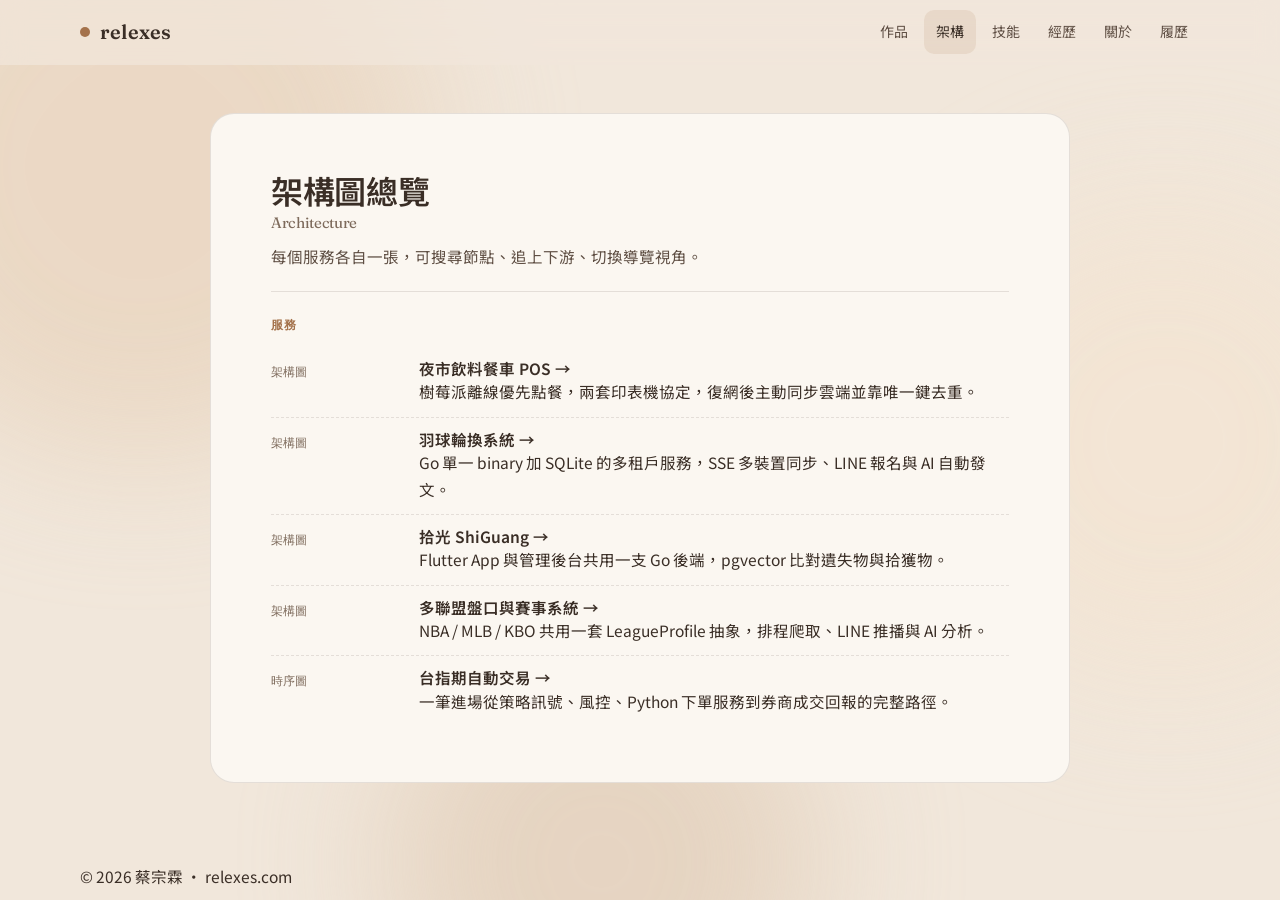
==== internal/site/web/architecture.html @ 5da1e52a "feat: 新增架構圖總覽與五個服務的互動式架構圖 - /architecture.html 總覽；Architecture 區塊連總覽，作品卡片連各自的圖 - 飲料 POS、羽球、拾光、多聯盟系統架" ====
<!doctype html>
<html lang="zh-Hant-TW" class="no-js">
<head>
<meta charset="utf-8">
<meta name="viewport" content="width=device-width, initial-scale=1">
<title>架構圖總覽 — 蔡宗霖 Lex</title>
<meta name="description" content="蔡宗霖個人專案的互動式架構圖：夜市飲料 POS、羽球輪換系統、拾光、多聯盟盤口系統、台指期自動交易。">
<link rel="canonical" href="https://relexes.com/architecture.html">
<link rel="icon" href="data:image/svg+xml,%3Csvg xmlns='http://www.w3.org/2000/svg' viewBox='0 0 32 32'%3E%3Ccircle cx='16' cy='16' r='14' fill='%23a4724b'/%3E%3Ctext x='16' y='21' font-size='15' text-anchor='middle' fill='%23f1e7db' font-family='Georgia'%3EL%3C/text%3E%3C/svg%3E">
<script>document.documentElement.className='js'</script>
<link rel="stylesheet" href="style.css?v=dev">
<link rel="preconnect" href="https://fonts.googleapis.com">
<link rel="preconnect" href="https://fonts.gstatic.com" crossorigin>
<link rel="stylesheet" href="https://fonts.googleapis.com/css2?family=Fraunces:ital,wght@0,500;0,600;1,500&family=Noto+Sans+TC:wght@400;500;600&display=swap">
</head>
<body>
<div class="bg-blobs" aria-hidden="true"><span></span><span></span><span></span></div>

<header class="nav" id="nav">
  <div class="wrap">
    <a class="brand" href="./"><i></i>relexes</a>
    <nav class="nav-links" id="navLinks" aria-label="主選單">
      <a href="./#work">作品</a>
      <a href="architecture.html" class="active">架構</a>
      <a href="./#skills">技能</a>
      <a href="./#experience">經歷</a>
      <a href="./#about">關於</a>
      <a href="resume.html">履歷</a>
    </nav>
    <button class="nav-toggle" id="navToggle" aria-label="開啟選單" aria-expanded="false"><span></span><span></span><span></span></button>
  </div>
</header>

<main class="wrap">
  <article class="resume">
    <header>
      <div>
        <h1>架構圖總覽<small>Architecture</small></h1>
        <p class="role">每個服務各自一張，可搜尋節點、追上下游、切換導覽視角。</p>
      </div>
    </header>

    <section>
      <h2>服務</h2>
      <div class="entry">
        <span class="when">架構圖</span>
        <div><h3><a href="arch/drinkpos.html">夜市飲料餐車 POS →</a></h3><p>樹莓派離線優先點餐，兩套印表機協定，復網後主動同步雲端並靠唯一鍵去重。</p></div>
      </div>
      <div class="entry">
        <span class="when">架構圖</span>
        <div><h3><a href="arch/badminton.html">羽球輪換系統 →</a></h3><p>Go 單一 binary 加 SQLite 的多租戶服務，SSE 多裝置同步、LINE 報名與 AI 自動發文。</p></div>
      </div>
      <div class="entry">
        <span class="when">架構圖</span>
        <div><h3><a href="arch/shiguang.html">拾光 ShiGuang →</a></h3><p>Flutter App 與管理後台共用一支 Go 後端，pgvector 比對遺失物與拾獲物。</p></div>
      </div>
      <div class="entry">
        <span class="when">架構圖</span>
        <div><h3><a href="arch/scannba.html">多聯盟盤口與賽事系統 →</a></h3><p>NBA / MLB / KBO 共用一套 LeagueProfile 抽象，排程爬取、LINE 推播與 AI 分析。</p></div>
      </div>
      <div class="entry">
        <span class="when">時序圖</span>
        <div><h3><a href="arch/taiex.html">台指期自動交易 →</a></h3><p>一筆進場從策略訊號、風控、Python 下單服務到券商成交回報的完整路徑。</p></div>
      </div>
    </section>
  </article>
</main>

<footer class="footer wrap">
  <span>© <span id="year"></span> 蔡宗霖 · relexes.com</span>
</footer>
<script src="app.js?v=dev"></script>
</body>
</html>
---- internal/site/web/style.css ----
/* relexes.com 個人網站 — 奶茶色系、左欄固定導覽、少量動畫 */
:root{--bg:#f1e7db;--card:#fbf7f1;--card-2:#f6efe6;--ink:#3a2e26;--ink-2:#5f4f44;--muted:#7d6a5b;--accent:#a4724b;--accent-text:#8a5b35;--accent-2:#c9a27e;--accent-soft:rgba(164,114,75,.12);--line:rgba(58,46,38,.12);--ok:#6f8b5c;--ok-soft:rgba(111,139,92,.14);--warn:#a9822f;--warn-soft:rgba(185,139,58,.14);--serif:"Fraunces","Noto Serif TC",Georgia,serif;--sans:"Noto Sans TC","PingFang TC","Helvetica Neue",Arial,sans-serif;--mono:ui-monospace,"SF Mono",Menlo,Consolas,monospace;--ease:cubic-bezier(.22,1,.36,1);--shadow:0 1px 2px rgba(58,46,38,.05),0 12px 32px -18px rgba(58,46,38,.35)}
*{box-sizing:border-box}html{scroll-behavior:smooth}
body{margin:0;background:var(--bg);color:var(--ink);font-family:var(--sans);font-size:15.5px;line-height:1.7;-webkit-font-smoothing:antialiased}
a{color:inherit;text-decoration:none}ul{margin:0;padding:0;list-style:none}h1,h2,h3,h4{margin:0;line-height:1.25;font-weight:600}p{margin:0}
button{font:inherit;color:inherit;background:none;border:0;cursor:pointer}:focus-visible{outline:2px solid var(--accent);outline-offset:3px;border-radius:6px}
.bg-blobs{position:fixed;inset:0;z-index:-1;overflow:hidden;pointer-events:none}.bg-blobs span{position:absolute;border-radius:50%;filter:blur(70px);opacity:.55;animation:drift 26s var(--ease) infinite alternate}
.bg-blobs span:nth-child(1){width:46vw;height:46vw;left:-12vw;top:-10vw;background:#e5cdb3}.bg-blobs span:nth-child(2){width:38vw;height:38vw;right:-10vw;top:22vh;background:#f4e3cf;animation-delay:-9s}.bg-blobs span:nth-child(3){width:34vw;height:34vw;left:30vw;bottom:-14vw;background:#dcc5ad;animation-delay:-17s}
@keyframes drift{to{transform:translate3d(6vw,4vh,0) scale(1.08)}}
.eyebrow{font-family:var(--mono);font-size:12px;letter-spacing:.08em;text-transform:uppercase;color:var(--accent-text)}
.js .rise{opacity:0;transform:translateY(16px);transition:opacity .8s var(--ease),transform .8s var(--ease)}.js .rise.in{opacity:1;transform:none}
.btn{display:inline-flex;align-items:center;gap:8px;min-height:44px;padding:10px 18px;border-radius:999px;font-size:14px;font-weight:500;border:1px solid var(--line);background:var(--card);transition:transform .25s var(--ease),box-shadow .25s}.btn:hover{transform:translateY(-2px);box-shadow:var(--shadow)}.btn.primary{background:var(--ink);color:var(--bg);border-color:var(--ink)}

/* 版面：左欄固定 250px、右欄主內容 */
.layout{max-width:1320px;margin:0;padding:0 40px;display:grid;grid-template-columns:250px minmax(0,1fr);gap:64px}
.side{position:sticky;top:0;height:100vh;padding:80px 0 48px;display:flex;flex-direction:column}
.side h1{font-size:34px;letter-spacing:-.01em;margin-top:14px}.side h1 small{display:block;font-family:var(--serif);font-style:italic;font-weight:500;font-size:19px;color:var(--accent-text);margin-top:8px;line-height:1.35}
.side .intro{color:var(--ink-2);margin-top:18px;font-size:14.5px}
.side-nav{margin-top:44px;display:grid;gap:4px}.side-nav a{display:flex;align-items:center;gap:14px;font-family:var(--mono);font-size:12px;letter-spacing:.1em;color:var(--ink-2);min-height:36px;transition:color .25s}.side-nav a i{width:28px;height:1px;background:var(--muted);transition:width .35s var(--ease),background .25s}.side-nav a:hover,.side-nav a.on{color:var(--ink)}.side-nav a:hover i,.side-nav a.on i{width:56px;background:var(--ink)}
.side-nav a.ext{margin-top:10px;color:var(--accent-text)}.side-nav a.ext i{background:var(--accent)}
.social{margin-top:auto;display:flex;flex-wrap:wrap;gap:6px 16px;font-family:var(--mono);font-size:12px;color:var(--ink-2)}.social a:hover{color:var(--ink)}
.content{padding:80px 0 60px;min-width:0}
.sec{margin-bottom:88px;scroll-margin-top:24px}
.sec-head{display:flex;align-items:center;justify-content:space-between;gap:16px;flex-wrap:wrap;padding:0 0 14px;margin-bottom:6px}
.sec-head h2{font-family:var(--mono);font-size:12px;letter-spacing:.12em;text-transform:uppercase;color:var(--accent-text);font-weight:500}.sec-head h2 b{color:var(--muted);font-weight:400;margin-left:8px}
.sec-lead{color:var(--ink-2);margin:0 0 20px;max-width:46em}

/* 作品列 */
.chips{display:flex;flex-wrap:wrap;gap:6px}.chip{min-height:34px;padding:5px 13px;border-radius:999px;border:1px solid var(--line);font-size:13px;color:var(--ink-2);transition:.2s}.chip:hover{border-color:var(--accent-2)}.chip[aria-pressed="true"]{background:var(--ink);color:var(--bg);border-color:var(--ink)}
.row{display:grid;grid-template-columns:200px minmax(0,1fr);gap:22px;padding:18px 16px;margin:0 -16px;border-radius:16px;transition:background .25s,transform .3s var(--ease),opacity .3s}.row:hover{background:rgba(251,247,241,.55)}.row.hide{display:none}.row.fade{opacity:0}
.card-img{margin:0;aspect-ratio:16/10;border-radius:12px;overflow:hidden;border:1px solid var(--line);background:var(--card-2)}.card-img img{width:100%;height:100%;object-fit:cover;object-position:top;display:block}
.row h3{font-size:17px;display:flex;align-items:center;gap:10px;flex-wrap:wrap}.row h3 small{font-weight:400;color:var(--muted);font-size:13px;display:block;width:100%}
.badge{display:inline-flex;align-items:center;gap:6px;font-size:11px;font-weight:500;padding:2px 9px;border-radius:999px}.badge::before{content:"";width:6px;height:6px;border-radius:50%;background:currentColor}.badge.live{color:var(--ok);background:var(--ok-soft)}.badge.run{color:var(--warn);background:var(--warn-soft)}
.card-cat{display:none}.card-sum{margin:6px 0 10px;color:var(--ink-2);font-size:14.5px}
.tags{display:flex;flex-wrap:wrap;gap:5px}.tags li{font-family:var(--mono);font-size:11px;padding:3px 8px;border-radius:6px;background:var(--accent-soft);color:var(--accent-text)}
.card-more{display:inline-flex;align-items:center;gap:6px;min-height:36px;margin-top:6px;padding:4px 0;font-size:13.5px;font-weight:500;color:var(--accent-text)}.card-more svg{width:13px;height:13px;transition:transform .3s var(--ease)}.card-more:hover svg{transform:translate(2px,-2px)}
.js .card-detail{display:none}.no-js .card-more{display:none}
.card-detail ul{display:grid;gap:9px;font-size:14.5px;color:var(--ink-2);margin-top:10px}.card-detail li{padding-left:18px;position:relative}.card-detail li::before{content:"";position:absolute;left:0;top:12px;width:8px;height:1.5px;background:var(--accent-2)}.card-role{margin-top:14px;font-size:12.5px;color:var(--muted);font-family:var(--mono)}

/* 架構 */
.diagram{padding:22px 24px;border-radius:18px;background:var(--card);border:1px solid var(--line)}.tier{display:grid;grid-template-columns:96px 1fr;gap:14px;align-items:center;padding:10px 0}.tier+.tier{border-top:1px dashed var(--line)}.tier-label{font-family:var(--mono);font-size:11px;letter-spacing:.08em;text-transform:uppercase;color:var(--muted)}.nodes{display:flex;flex-wrap:wrap;gap:7px}.node{padding:6px 11px;border-radius:9px;background:var(--card-2);border:1px solid var(--line);font-size:13px}.node.hl{background:var(--accent-soft);border-color:rgba(164,114,75,.3);color:var(--accent);font-weight:500}.tier-arrow{text-align:center;color:var(--accent-2);font-size:16px;line-height:1;margin:-4px 0}

/* 技能、經歷、關於 */
.krow{display:grid;grid-template-columns:130px 1fr;gap:22px;padding:14px 0;border-top:1px solid var(--line);font-size:14.5px}.krow:last-child{border-bottom:1px solid var(--line)}.krow b{font-weight:500;color:var(--muted);font-family:var(--mono);font-size:12px;padding-top:4px}.krow .tags li{background:var(--card);border:1px solid var(--line);color:var(--ink-2);font-family:var(--sans);font-size:13px}
.job{display:grid;grid-template-columns:130px 1fr;gap:22px;padding:18px 16px;margin:0 -16px;border-radius:16px;transition:background .25s}.job:hover{background:rgba(251,247,241,.55)}.job .when{font-family:var(--mono);font-size:12px;color:var(--muted);padding-top:5px}.job h3{font-size:16.5px}.job h3 span{font-weight:400;color:var(--muted);font-size:13.5px}.job p{margin-top:6px;color:var(--ink-2);font-size:14.5px;max-width:52em}
.about{display:grid;grid-template-columns:1.2fr .8fr;gap:24px}.about .prose{display:grid;gap:12px;color:var(--ink-2)}.facts{display:grid;gap:8px;align-content:start}.fact{display:grid;grid-template-columns:64px 1fr;gap:12px;padding:12px 16px;border-radius:12px;background:var(--card);border:1px solid var(--line);font-size:14px}.fact b{font-weight:500;color:var(--muted);font-size:12.5px}
.contact{padding:40px 36px;border-radius:24px;background:var(--ink);color:var(--bg);position:relative;overflow:hidden}.contact::after{content:"";position:absolute;width:360px;height:360px;border-radius:50%;background:radial-gradient(circle,rgba(201,162,126,.35),transparent 65%);right:-120px;top:-140px;pointer-events:none}.contact h2{font-size:26px}.contact p{margin-top:10px;opacity:.8;max-width:34em}.contact .rowb{display:flex;flex-wrap:wrap;gap:10px;margin-top:22px;position:relative}.contact .btn{background:rgba(255,255,255,.08);border-color:rgba(255,255,255,.2);color:var(--bg)}.contact .btn.primary{background:var(--bg);color:var(--ink);border-color:var(--bg)}
.foot{margin-top:40px;font-size:12.5px;color:var(--muted);display:flex;justify-content:space-between;flex-wrap:wrap;gap:8px}

/* Modal */
.modal{border:0;padding:0;background:transparent;max-width:none;max-height:none;width:100%;height:100%}.modal::backdrop{background:rgba(58,46,38,.45);backdrop-filter:blur(6px)}.modal[open]{display:grid;place-items:center;padding:20px}
.modal-card{position:relative;width:min(720px,100%);max-height:min(86vh,900px);overflow:auto;background:var(--card);color:var(--ink);border-radius:24px;border:1px solid var(--line);box-shadow:0 30px 80px -30px rgba(58,46,38,.6);padding:28px 30px 30px;animation:modal-in .35s var(--ease)}@keyframes modal-in{from{opacity:0;transform:translateY(14px) scale(.98)}}
.modal-close{position:absolute;top:14px;right:14px;width:44px;height:44px;border-radius:50%;font-size:26px;line-height:1;color:var(--muted);background:var(--card-2)}
.modal-body .card-img{margin:0 0 18px;aspect-ratio:16/8}.modal-body h3{font-size:24px}.modal-body h3 small{font-size:14px}.modal-body .card-sum{margin:14px 0 4px;font-size:15.5px}.modal-body .card-detail{display:block}.modal-body .tags{margin-top:20px;padding-top:16px;border-top:1px solid var(--line)}.modal-body .card-more{display:none}
body.modal-open{overflow:hidden}

@media(max-width:900px){.layout{grid-template-columns:1fr;gap:0;padding:0 20px}.side{position:static;height:auto;padding:56px 0 8px}.side-nav{display:flex;gap:0 18px;margin-top:24px;overflow-x:auto;padding-bottom:6px}.side-nav a{white-space:nowrap}.side-nav a i{display:none}.side-nav a.on{text-decoration:underline;text-underline-offset:6px}.side-nav a.ext{margin-top:0}.social{margin-top:14px}.content{padding-top:24px}.row{grid-template-columns:1fr;gap:12px}.about{grid-template-columns:1fr}.job,.krow{grid-template-columns:1fr;gap:6px}.modal[open]{padding:12px}.modal-card{padding:22px 18px 24px;border-radius:18px}}
@media(prefers-reduced-motion:reduce){html{scroll-behavior:auto}.bg-blobs span{animation:none}.js .rise{opacity:1;transform:none;transition:none}}

/* ===== 履歷頁專用：頂部導覽與版面 ===== */
.wrap { width: min(1120px, 100% - 40px); margin-inline: auto; }
/* 導覽列 */
.nav {
  position: sticky; top: 0; z-index: 10;
  backdrop-filter: blur(12px); -webkit-backdrop-filter: blur(12px);
  background: rgba(241, 231, 219, 0.72);
  border-bottom: 1px solid transparent;
  transition: border-color 0.3s, background 0.3s;
}
.nav.scrolled { border-color: var(--line); background: rgba(241, 231, 219, 0.9); }
.nav .wrap { display: flex; align-items: center; justify-content: space-between; height: 64px; gap: 16px; }
.brand { font-family: var(--serif); font-weight: 600; font-size: 20px; letter-spacing: 0.01em; display: flex; align-items: center; gap: 10px; }
.brand i { width: 10px; height: 10px; border-radius: 50%; background: var(--accent); display: inline-block; }
.nav-links { display: flex; gap: 4px; }
.nav-links a {
  padding: 10px 12px; min-height: 44px; display: inline-flex; align-items: center; border-radius: 10px;
  font-size: 14px; color: var(--ink-2); transition: background 0.2s, color 0.2s;
}
.nav-links a:hover, .nav-links a.active { background: var(--accent-soft); color: var(--ink); }
.btn {
  display: inline-flex; align-items: center; gap: 8px; min-height: 44px; padding: 10px 18px; border-radius: 999px;
  font-size: 14px; font-weight: 500; border: 1px solid var(--line); background: var(--card);
  transition: transform 0.25s var(--ease), box-shadow 0.25s, background 0.2s, border-color 0.2s;
}
.btn:hover { transform: translateY(-2px); box-shadow: var(--shadow); border-color: var(--accent-2); }
.btn.primary { background: var(--ink); color: var(--bg); border-color: var(--ink); }
.btn.primary:hover { background: #2a2019; }
.btn svg { width: 16px; height: 16px; }
.nav-toggle { display: none; width: 44px; height: 44px; border-radius: 10px; }
.nav-toggle span { display: block; width: 20px; height: 2px; background: var(--ink); margin: 4px auto; transition: transform 0.3s, opacity 0.3s; }

/* 履歷頁 */
.resume { max-width: 860px; margin: 48px auto 80px; padding: 56px 60px; background: var(--card); border: 1px solid var(--line); border-radius: 24px; }
.resume header { display: flex; justify-content: space-between; align-items: flex-start; gap: 24px; flex-wrap: wrap; padding-bottom: 22px; border-bottom: 1px solid var(--line); }
.resume header h1 { font-size: 32px; letter-spacing: -0.01em; }
.resume header h1 small { display: block; font-family: var(--serif); font-size: 15px; font-weight: 400; color: var(--muted); margin-top: 4px; }
.resume header .role { margin-top: 10px; color: var(--ink-2); }
.resume .contact-list { font-size: 13.5px; color: var(--ink-2); display: grid; gap: 4px; text-align: right; }
.resume .contact-list a { color: var(--accent); }
.resume section { padding-top: 26px; }
.resume h2 { font-family: var(--mono); font-size: 12px; letter-spacing: 0.1em; text-transform: uppercase; color: var(--accent); margin-bottom: 14px; }
.resume .summary { color: var(--ink-2); }
.resume .entry { display: grid; grid-template-columns: 130px 1fr; gap: 18px; padding: 12px 0; }
.resume .entry + .entry { border-top: 1px dashed var(--line); }
.resume .entry .when { font-family: var(--mono); font-size: 12px; color: var(--muted); padding-top: 3px; }
.resume .entry h3 { font-size: 15.5px; }
.resume .entry h3 small { font-weight: 400; color: var(--muted); font-size: 13px; }
.resume .entry ul { margin-top: 6px; display: grid; gap: 4px; font-size: 14px; color: var(--ink-2); }
.resume .entry li { padding-left: 14px; position: relative; }
.resume .entry li::before { content: ""; position: absolute; left: 0; top: 11px; width: 6px; height: 1.5px; background: var(--accent-2); }
.resume .skill-rows { display: grid; gap: 6px; font-size: 14px; }
.resume .skill-rows div { display: grid; grid-template-columns: 130px 1fr; gap: 18px; }
.resume .skill-rows b { font-weight: 500; color: var(--muted); font-family: var(--mono); font-size: 12px; padding-top: 3px; }
.resume-bar { display: flex; justify-content: space-between; align-items: center; gap: 12px; flex-wrap: wrap; margin-top: 28px; }
.resume-bar p { font-size: 13.5px; color: var(--muted); }

@media print {
  .bg-blobs, .nav, .resume-bar, .footer { display: none !important; }
  body { background: #fff; color: #222; font-size: 12.5px; }
  .resume { margin: 0; padding: 0; border: 0; border-radius: 0; max-width: none; background: #fff; }
  .resume section { padding-top: 16px; }
  .resume h2 { break-after: avoid; }
  .resume .entry { break-inside: avoid; padding: 8px 0; }
  a[href]::after { content: none; }
  @page { margin: 16mm 14mm; }
}

@media (max-width: 640px) {
  .nav-links { display: none; position: absolute; left: 16px; right: 16px; top: 68px; flex-direction: column; padding: 8px; border-radius: 16px; background: var(--card); border: 1px solid var(--line); box-shadow: var(--shadow); }
  .nav-links.open { display: flex; }
  .nav-toggle { display: block; }
  .nav .btn { display: none; }
  .resume { padding: 32px 22px; margin-top: 16px; }
  .resume .entry, .resume .skill-rows div { grid-template-columns: 1fr; gap: 4px; }
  .resume .contact-list { text-align: left; }
}
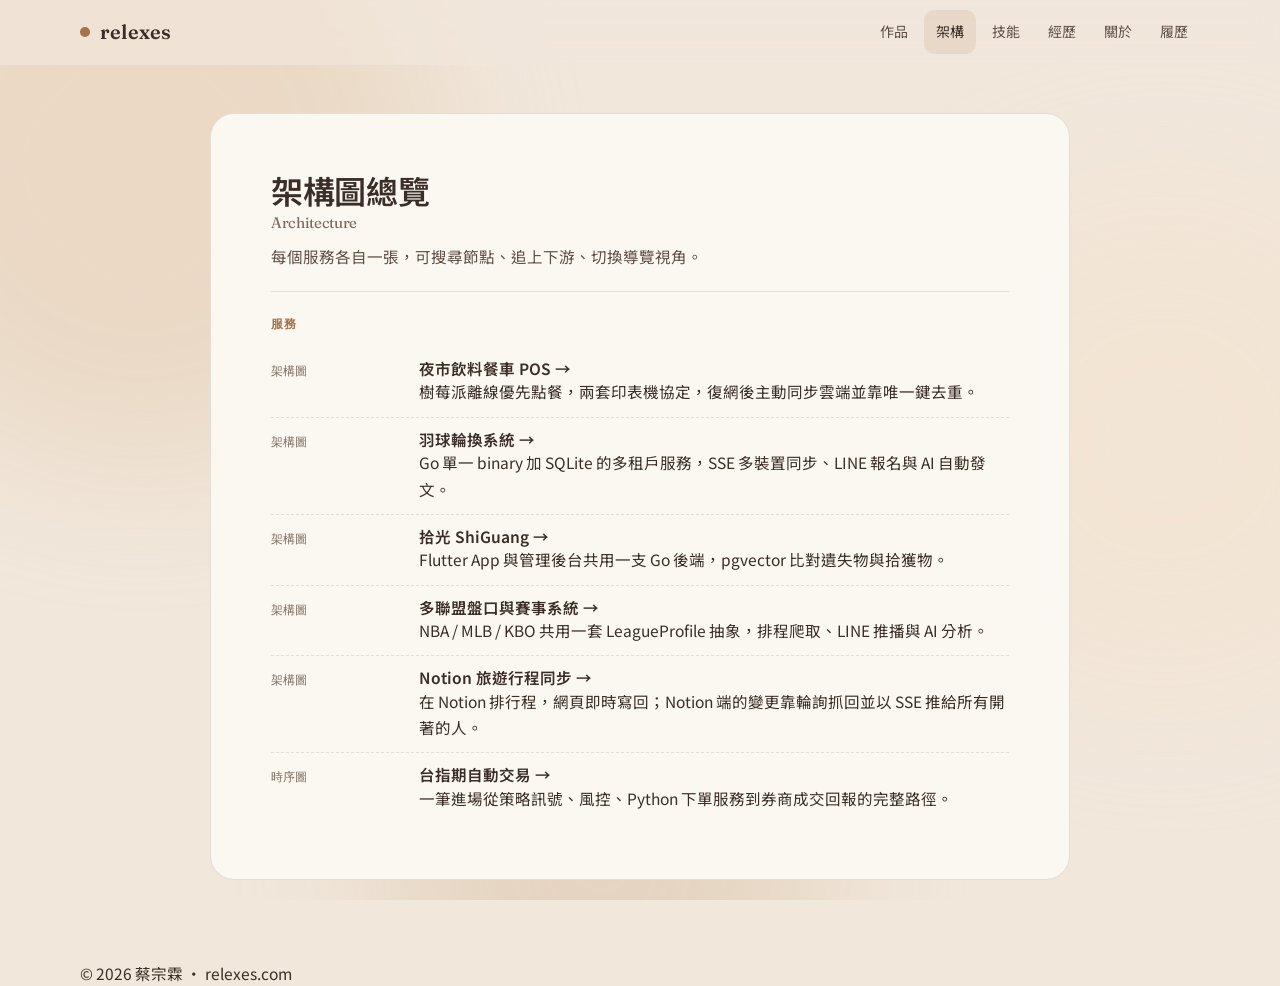
==== commit add1a516: "feat: 新增 trip 架構圖，羽球圖補 Telegram 與 AI 回覆 - /arch/trip.html：寫回與輪詢兩個方向分開標示，含圖片代理與磁碟快取 - 羽球圖補上 Telegram " ====
--- a/internal/site/web/architecture.html
+++ b/internal/site/web/architecture.html
@@ -59,6 +59,10 @@
         <div><h3><a href="arch/scannba.html">多聯盟盤口與賽事系統 →</a></h3><p>NBA / MLB / KBO 共用一套 LeagueProfile 抽象，排程爬取、LINE 推播與 AI 分析。</p></div>
       </div>
       <div class="entry">
+        <span class="when">架構圖</span>
+        <div><h3><a href="arch/trip.html">Notion 旅遊行程同步 →</a></h3><p>在 Notion 排行程，網頁即時寫回；Notion 端的變更靠輪詢抓回並以 SSE 推給所有開著的人。</p></div>
+      </div>
+      <div class="entry">
         <span class="when">時序圖</span>
         <div><h3><a href="arch/taiex.html">台指期自動交易 →</a></h3><p>一筆進場從策略訊號、風控、Python 下單服務到券商成交回報的完整路徑。</p></div>
       </div>
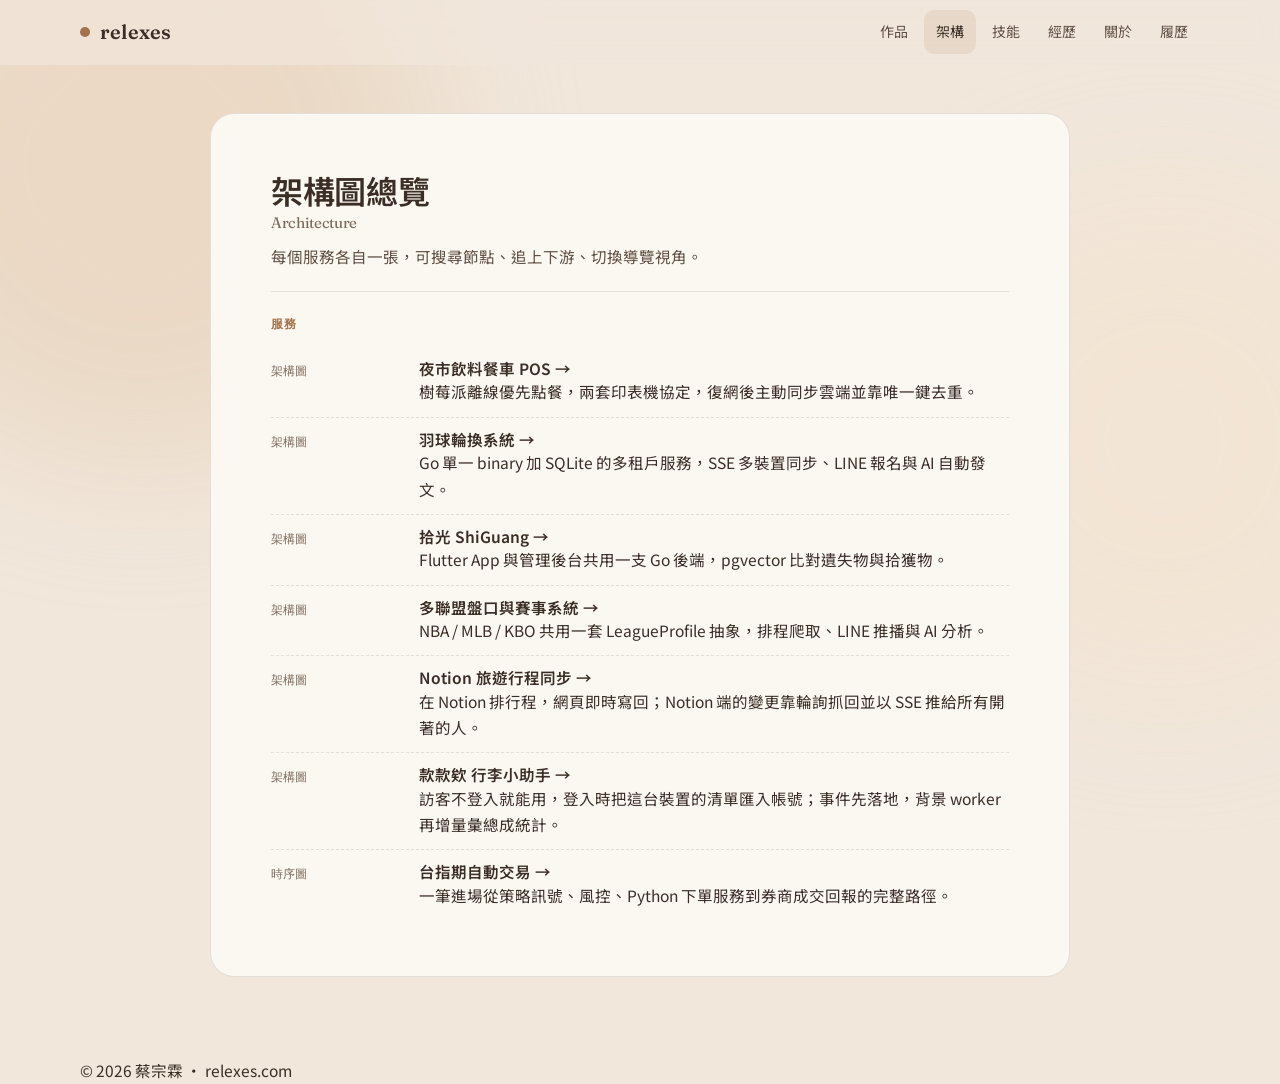
==== commit dd47966c: "feat: 作品列表、架構圖與履歷加入款款欸 行李小助手" ====
--- a/internal/site/web/architecture.html
+++ b/internal/site/web/architecture.html
@@ -63,6 +63,10 @@
         <div><h3><a href="arch/trip.html">Notion 旅遊行程同步 →</a></h3><p>在 Notion 排行程，網頁即時寫回；Notion 端的變更靠輪詢抓回並以 SSE 推給所有開著的人。</p></div>
       </div>
       <div class="entry">
+        <span class="when">架構圖</span>
+        <div><h3><a href="arch/kuankuana.html">款款欸 行李小助手 →</a></h3><p>訪客不登入就能用，登入時把這台裝置的清單匯入帳號；事件先落地，背景 worker 再增量彙總成統計。</p></div>
+      </div>
+      <div class="entry">
         <span class="when">時序圖</span>
         <div><h3><a href="arch/taiex.html">台指期自動交易 →</a></h3><p>一筆進場從策略訊號、風控、Python 下單服務到券商成交回報的完整路徑。</p></div>
       </div>
